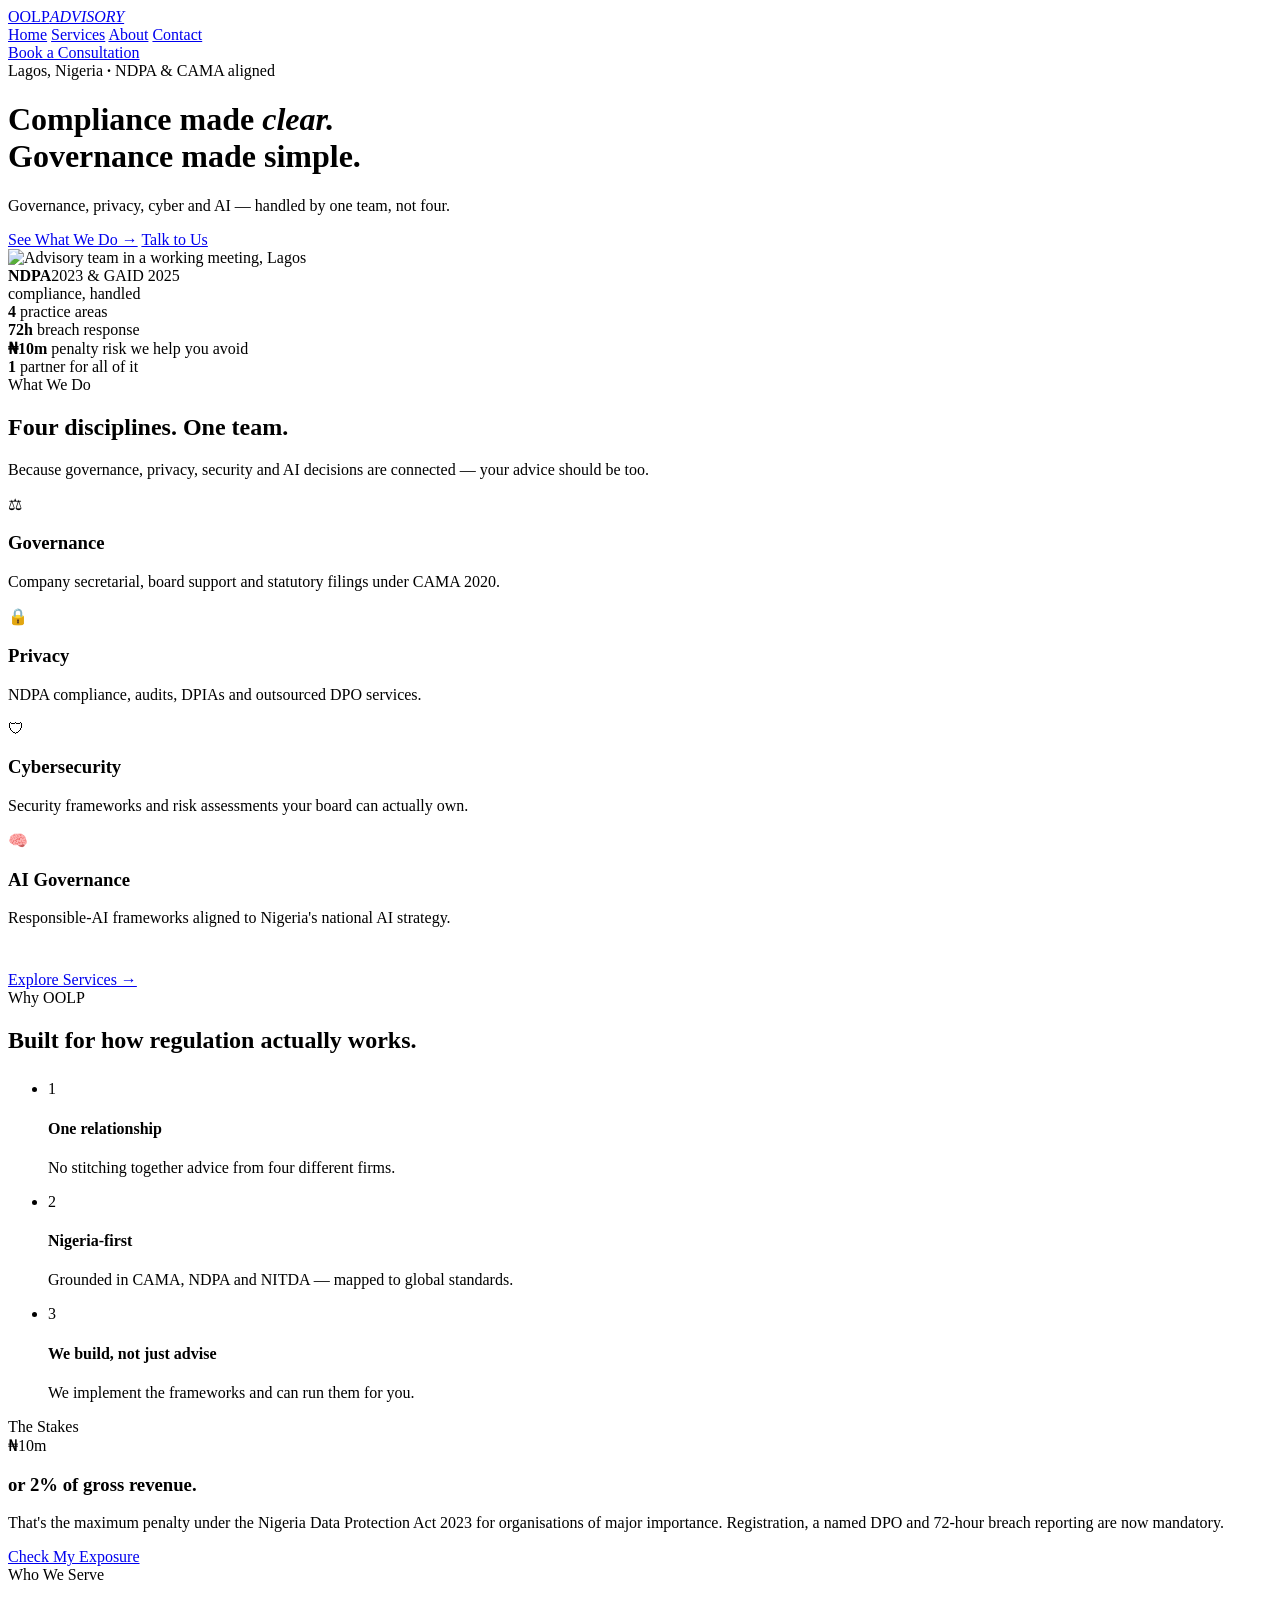
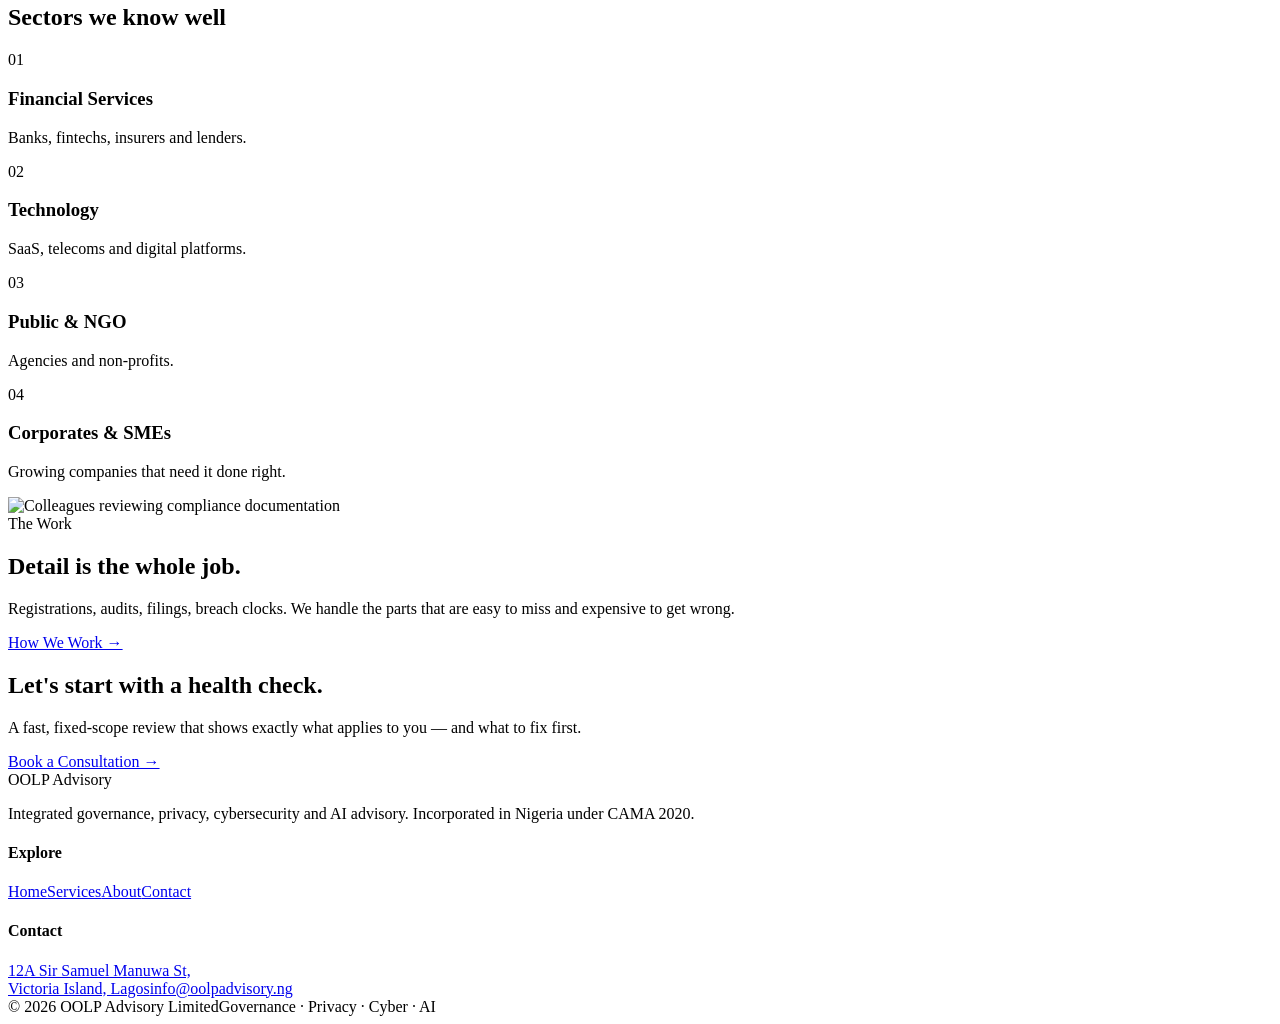
==== index.html @ 5e3dcf97 "Add files via upload" ====
<!DOCTYPE html>
<html lang="en">
<head>
<meta charset="UTF-8">
<meta name="viewport" content="width=device-width,initial-scale=1">
<title>OOLP Advisory — Governance, Privacy, Cyber & AI</title>
<meta name="description" content="Integrated governance, data protection, cybersecurity and AI advisory. Lagos, Nigeria.">
<link rel="icon" href="assets/favicon.png">
<link rel="stylesheet" href="styles.css">
</head>
<body>

<header>
  <div class="wrap nav">
    <a class="logo" href="index.html"><img src="assets/mark.svg" alt=""><span>OOLP<i>ADVISORY</i></span></a>
    <nav class="links">
      <a href="index.html" class="on">Home</a>
      <a href="services.html">Services</a>
      <a href="about.html">About</a>
      <a href="contact.html">Contact</a>
    </nav>
    <a href="contact.html" class="btn em">Book a Consultation</a>
  </div>
</header>

<!-- HERO -->
<div class="hero">
  <div class="wrap">
    <div>
      <span class="tag">Lagos, Nigeria <b>·</b> NDPA &amp; CAMA aligned</span>
      <h1>Compliance made <em>clear.</em><br>Governance made simple.</h1>
      <p>Governance, privacy, cyber and AI — handled by one team, not four.</p>
      <div class="cta">
        <a href="services.html" class="btn em">See What We Do &rarr;</a>
        <a href="contact.html" class="btn out">Talk to Us</a>
      </div>
    </div>
    <div style="position:relative">
      <span class="spin-accent"></span>
      <div class="shot tall">
        <img src="https://images.pexels.com/photos/30688593/pexels-photo-30688593/free-photo-of-casual-office-meeting-in-lagos-nigeria.jpeg?auto=compress&amp;cs=tinysrgb&amp;w=1100"
             alt="Advisory team in a working meeting, Lagos" loading="eager">
        <div class="badge"><span class="dot"></span><div><b>NDPA</b><span>2023 &amp; GAID 2025<br>compliance, handled</span></div></div>
      </div>
    </div>
  </div>
</div>

<!-- STRIP -->
<div class="strip">
  <div class="wrap">
    <div><b>4</b> practice areas</div>
    <div><b>72h</b> breach response</div>
    <div><b>₦10m</b> penalty risk we help you avoid</div>
    <div><b>1</b> partner for all of it</div>
  </div>
</div>

<!-- SERVICES -->
<section>
  <div class="wrap">
    <div class="head mid rv">
      <span class="eyebrow">What We Do</span>
      <h2>Four disciplines. One team.</h2>
      <p class="sub">Because governance, privacy, security and AI decisions are connected — your advice should be too.</p>
    </div>
    <div class="grid g4">
      <div class="card rv"><div class="ic">&#9878;</div><h3>Governance</h3><p>Company secretarial, board support and statutory filings under CAMA 2020.</p></div>
      <div class="card rv"><div class="ic gold">&#128274;</div><h3>Privacy</h3><p>NDPA compliance, audits, DPIAs and outsourced DPO services.</p></div>
      <div class="card rv"><div class="ic">&#128737;</div><h3>Cybersecurity</h3><p>Security frameworks and risk assessments your board can actually own.</p></div>
      <div class="card rv"><div class="ic gold">&#129504;</div><h3>AI Governance</h3><p>Responsible-AI frameworks aligned to Nigeria's national AI strategy.</p></div>
    </div>
    <div class="mid" style="margin-top:44px"><a href="services.html" class="btn dark-out">Explore Services &rarr;</a></div>
  </div>
</section>

<!-- WHY -->
<section class="mist">
  <div class="wrap split">
    <div class="rv">
      <span class="eyebrow">Why OOLP</span>
      <h2>Built for how regulation actually works.</h2>
      <ul class="stack" style="margin-top:26px">
        <li><span class="n">1</span><div><h4>One relationship</h4><p>No stitching together advice from four different firms.</p></div></li>
        <li><span class="n">2</span><div><h4>Nigeria-first</h4><p>Grounded in CAMA, NDPA and NITDA — mapped to global standards.</p></div></li>
        <li><span class="n">3</span><div><h4>We build, not just advise</h4><p>We implement the frameworks and can run them for you.</p></div></li>
      </ul>
    </div>
    <div class="panel rv">
      <span class="eyebrow" style="color:var(--em-l)">The Stakes</span>
      <div class="big">₦10m</div>
      <h3>or 2% of gross revenue.</h3>
      <p>That's the maximum penalty under the Nigeria Data Protection Act 2023 for organisations of major importance. Registration, a named DPO and 72-hour breach reporting are now mandatory.</p>
      <a href="contact.html" class="btn em" style="margin-top:26px">Check My Exposure</a>
    </div>
  </div>
</section>

<!-- SECTORS -->
<section>
  <div class="wrap">
    <div class="head mid rv">
      <span class="eyebrow">Who We Serve</span>
      <h2>Sectors we know well</h2>
    </div>
    <div class="grid g4">
      <div class="card rv"><div class="num">01</div><h3>Financial Services</h3><p>Banks, fintechs, insurers and lenders.</p></div>
      <div class="card rv"><div class="num">02</div><h3>Technology</h3><p>SaaS, telecoms and digital platforms.</p></div>
      <div class="card rv"><div class="num">03</div><h3>Public &amp; NGO</h3><p>Agencies and non-profits.</p></div>
      <div class="card rv"><div class="num">04</div><h3>Corporates &amp; SMEs</h3><p>Growing companies that need it done right.</p></div>
    </div>
  </div>
</section>

<!-- PHOTO SPLIT -->
<section class="mist">
  <div class="wrap split">
    <div class="shot wide rv">
      <img src="https://images.pexels.com/photos/37568245/pexels-photo-37568245/free-photo-of-office-women-reviewing-documents-at-desk.jpeg?auto=compress&amp;cs=tinysrgb&amp;w=1100"
           alt="Colleagues reviewing compliance documentation" loading="lazy">
    </div>
    <div class="rv">
      <span class="eyebrow">The Work</span>
      <h2>Detail is the whole job.</h2>
      <p class="sub" style="margin-top:14px">Registrations, audits, filings, breach clocks. We handle the parts that are easy to miss and expensive to get wrong.</p>
      <a href="services.html" class="btn dark-out" style="margin-top:26px">How We Work &rarr;</a>
    </div>
  </div>
</section>

<div class="cta-band">
  <h2>Let's start with a health check.</h2>
  <p>A fast, fixed-scope review that shows exactly what applies to you — and what to fix first.</p>
  <a href="contact.html" class="btn em">Book a Consultation &rarr;</a>
</div>

<footer>
  <div class="wrap">
    <div class="cols">
      <div>
        <div class="flogo"><img src="assets/mark-light.svg" alt="">OOLP Advisory</div>
        <p>Integrated governance, privacy, cybersecurity and AI advisory. Incorporated in Nigeria under CAMA 2020.</p>
      </div>
      <div><h4>Explore</h4><a href="index.html">Home</a><a href="services.html">Services</a><a href="about.html">About</a><a href="contact.html">Contact</a></div>
      <div><h4>Contact</h4><a href="#">12A Sir Samuel Manuwa St,<br>Victoria Island, Lagos</a><a href="mailto:info@oolpadvisory.ng">info@oolpadvisory.ng</a></div>
    </div>
    <div class="fbot"><span>&copy; 2026 OOLP Advisory Limited</span><span>Governance · Privacy · Cyber · AI</span></div>
  </div>
</footer>

<script>
const io=new IntersectionObserver(e=>e.forEach(x=>x.isIntersecting&&x.target.classList.add('in')),{threshold:.12});
document.querySelectorAll('.rv').forEach((el,i)=>{el.style.transitionDelay=(i%4*70)+'ms';io.observe(el)});
</script>
</body>
</html>
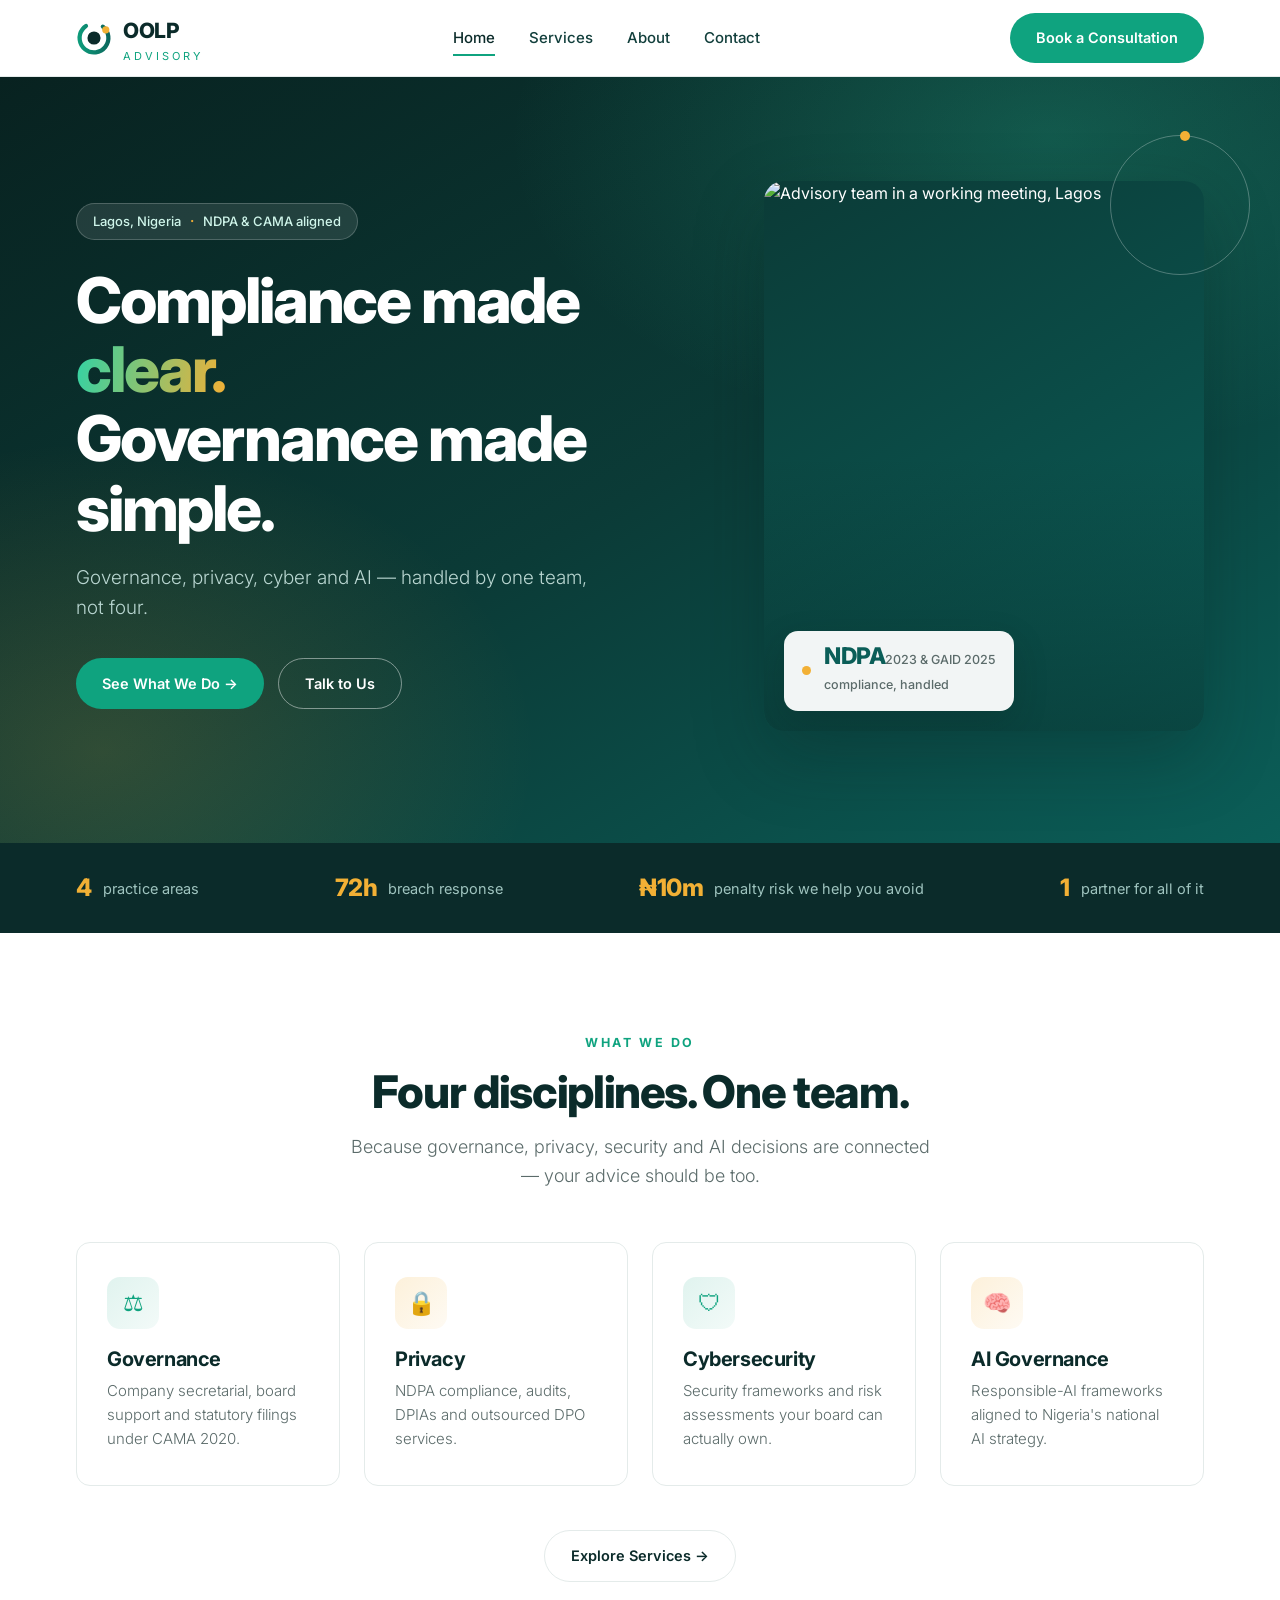
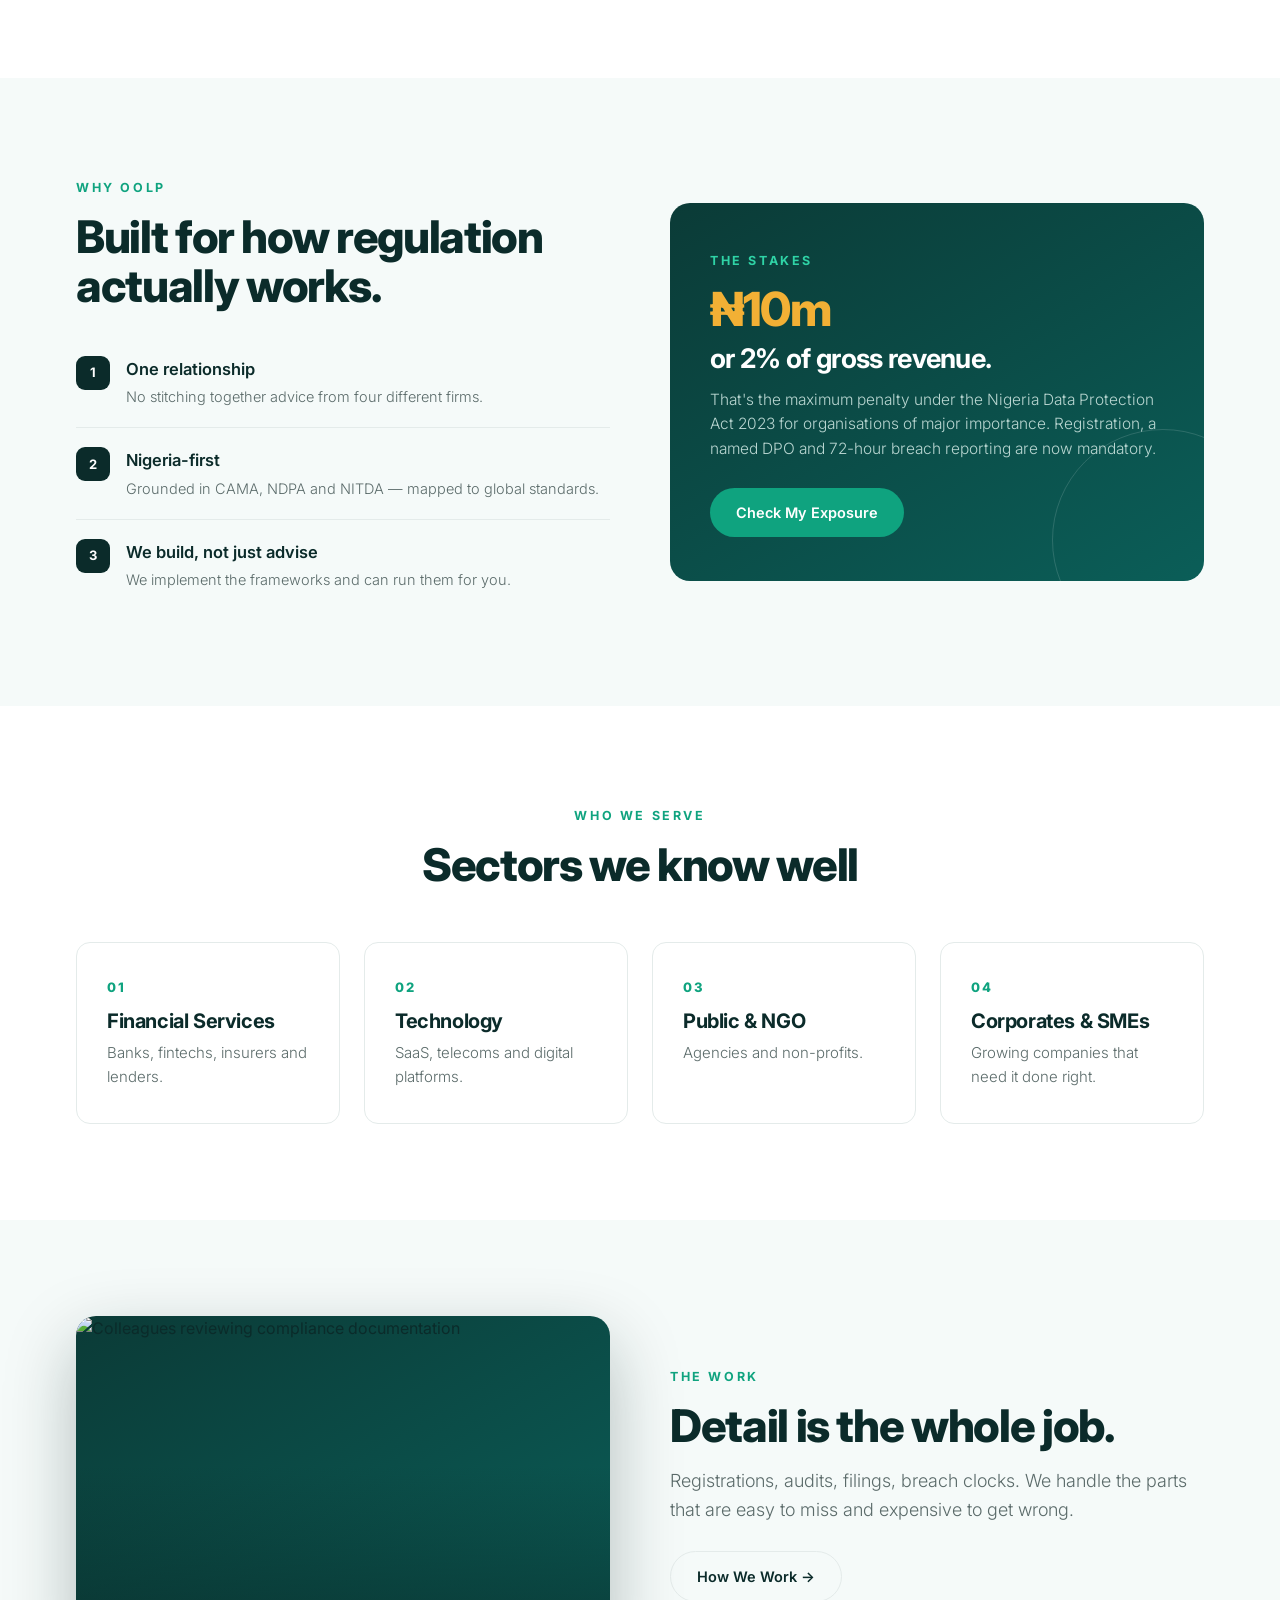
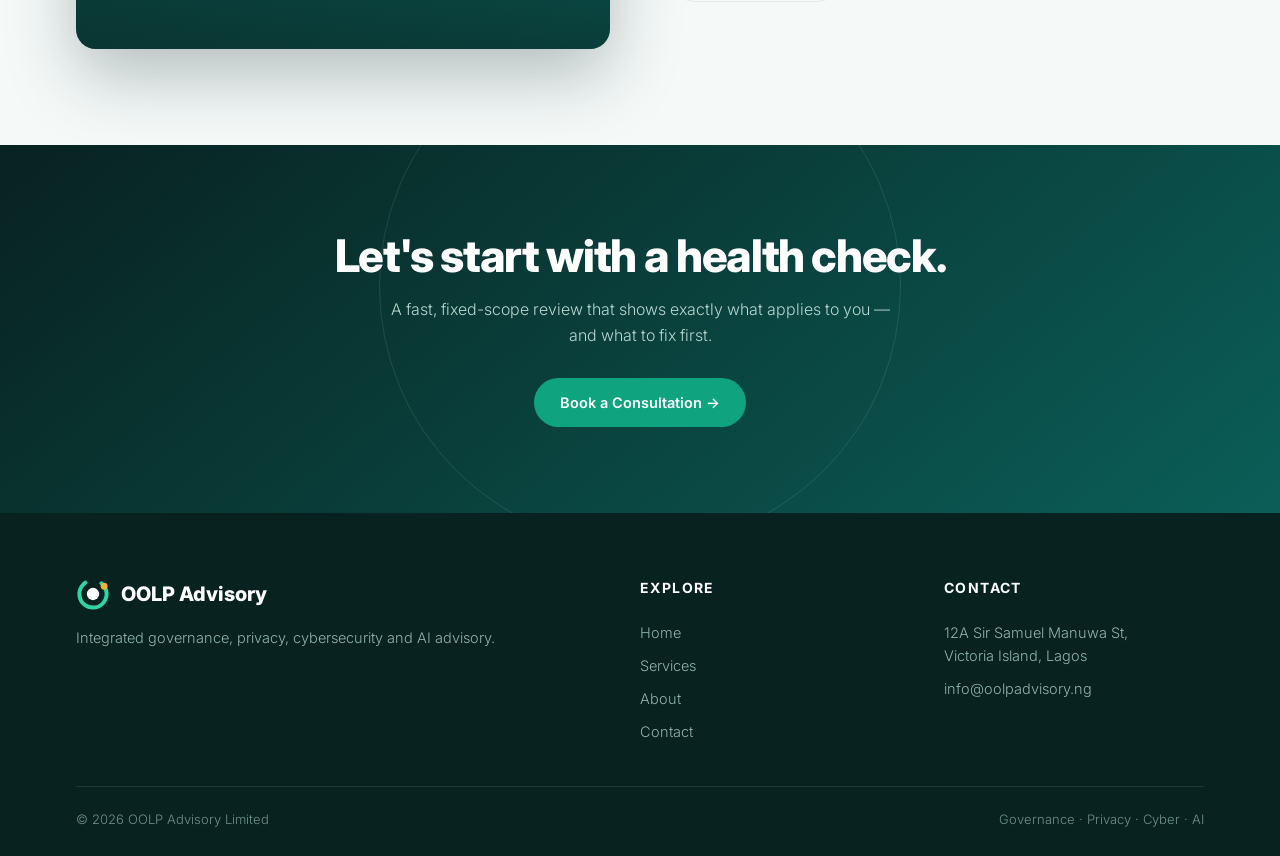
==== commit b400b132: "Update index.html" ====
--- a/index.html
+++ b/index.html
@@ -139,7 +139,7 @@
     <div class="cols">
       <div>
         <div class="flogo"><img src="assets/mark-light.svg" alt="">OOLP Advisory</div>
-        <p>Integrated governance, privacy, cybersecurity and AI advisory. Incorporated in Nigeria under CAMA 2020.</p>
+        <p>Integrated governance, privacy, cybersecurity and AI advisory.</p>
       </div>
       <div><h4>Explore</h4><a href="index.html">Home</a><a href="services.html">Services</a><a href="about.html">About</a><a href="contact.html">Contact</a></div>
       <div><h4>Contact</h4><a href="#">12A Sir Samuel Manuwa St,<br>Victoria Island, Lagos</a><a href="mailto:info@oolpadvisory.ng">info@oolpadvisory.ng</a></div>
--- a/styles.css
+++ b/styles.css
@@ -0,0 +1,186 @@
+@import url('https://fonts.googleapis.com/css2?family=Inter:wght@300;400;500;600;700;800&display=swap');
+
+:root{
+  --ink:#0B2B2A; --ink-2:#123F3C; --em:#0FA37F; --em-d:#0B5E58; --em-l:#2FD3A6;
+  --gold:#F2B035; --grey:#5B6B6A; --line:#E4EBEA; --mist:#F5FAF9; --white:#fff;
+  --r:14px; --shadow:0 18px 50px rgba(11,43,42,.10);
+  --font:'Inter',-apple-system,'Segoe UI',Helvetica,Arial,sans-serif;
+}
+*{box-sizing:border-box;margin:0;padding:0}
+html{scroll-behavior:smooth}
+body{font-family:var(--font);color:var(--ink);background:var(--white);line-height:1.6;-webkit-font-smoothing:antialiased}
+a{text-decoration:none;color:inherit}
+img,svg{max-width:100%;display:block}
+h1,h2,h3{line-height:1.1;letter-spacing:-.02em;font-weight:700}
+.wrap{max-width:1180px;margin:0 auto;padding:0 26px}
+
+/* ---------- NAV ---------- */
+header{position:sticky;top:0;z-index:80;background:rgba(255,255,255,.88);backdrop-filter:blur(14px);border-bottom:1px solid var(--line)}
+.nav{display:flex;align-items:center;justify-content:space-between;height:76px}
+.logo{display:flex;align-items:center;gap:11px;font-weight:800;font-size:21px;letter-spacing:-.02em}
+.logo img{height:36px;width:36px}
+.logo i{font-style:normal;font-weight:400;font-size:11px;letter-spacing:3px;color:var(--em);display:block;line-height:1;margin-top:3px}
+.links{display:flex;gap:34px;align-items:center;font-size:15px;font-weight:500}
+.links a{position:relative;padding:4px 0;color:var(--ink-2)}
+.links a:after{content:"";position:absolute;left:0;bottom:-2px;width:0;height:2px;background:var(--em);transition:.25s}
+.links a:hover:after,.links a.on:after{width:100%}
+.links a.on{color:var(--ink)}
+
+.btn{display:inline-flex;align-items:center;gap:9px;background:var(--ink);color:#fff;padding:13px 26px;border-radius:100px;font-size:14.5px;font-weight:600;transition:.25s;border:0;cursor:pointer;font-family:var(--font)}
+.btn:hover{background:var(--em);transform:translateY(-2px);box-shadow:0 12px 26px rgba(15,163,127,.32)}
+.btn.em{background:var(--em)}
+.btn.em:hover{background:var(--ink)}
+.btn.out{background:transparent;color:#fff;border:1.5px solid rgba(255,255,255,.45)}
+.btn.out:hover{background:#fff;color:var(--ink);border-color:#fff;box-shadow:none}
+.btn.dark-out{background:transparent;color:var(--ink);border:1.5px solid var(--line)}
+.btn.dark-out:hover{background:var(--ink);color:#fff;border-color:var(--ink)}
+.burger{display:none;background:none;border:0;font-size:26px;color:var(--ink);cursor:pointer}
+
+/* ---------- HERO ---------- */
+.hero{position:relative;overflow:hidden;background:
+   radial-gradient(900px 520px at 82% 8%, rgba(47,211,166,.22), transparent 60%),
+   radial-gradient(700px 500px at 8% 88%, rgba(242,176,53,.16), transparent 62%),
+   linear-gradient(150deg,#082220 0%,#0B3B37 52%,#0B5E58 100%);
+  color:#fff}
+.hero .wrap{position:relative;z-index:2;padding:104px 26px 112px;display:grid;grid-template-columns:1.15fr .85fr;gap:50px;align-items:center}
+.tag{display:inline-flex;align-items:center;gap:9px;background:rgba(255,255,255,.1);border:1px solid rgba(255,255,255,.2);padding:7px 16px;border-radius:100px;font-size:13px;font-weight:500;color:#CFF5EA;margin-bottom:26px}
+.tag b{color:var(--gold);font-weight:700}
+.hero h1{font-size:clamp(38px,5.1vw,63px);font-weight:800;letter-spacing:-.035em;margin-bottom:20px}
+.hero h1 em{font-style:normal;background:linear-gradient(100deg,var(--em-l),var(--gold));-webkit-background-clip:text;background-clip:text;color:transparent}
+.hero p{font-size:19px;color:#B9D6D1;max-width:520px;margin-bottom:34px;font-weight:300}
+.hero .cta{display:flex;gap:14px;flex-wrap:wrap}
+.orbit{position:relative;display:flex;align-items:center;justify-content:center;min-height:330px}
+.orbit .ring{position:absolute;border:1px solid rgba(255,255,255,.14);border-radius:50%}
+.r1{width:300px;height:300px;animation:spin 26s linear infinite}
+.r2{width:400px;height:400px;animation:spin 40s linear infinite reverse}
+.r3{width:210px;height:210px}
+.orbit .ring:before{content:"";position:absolute;top:-5px;left:50%;width:10px;height:10px;border-radius:50%;background:var(--em-l)}
+.r2:before{background:var(--gold)}
+.orbit img{width:132px;height:132px;filter:drop-shadow(0 14px 34px rgba(0,0,0,.35))}
+@keyframes spin{to{transform:rotate(360deg)}}
+
+/* ---------- STRIP ---------- */
+.strip{background:var(--ink);color:#fff;padding:26px 0}
+.strip .wrap{display:flex;justify-content:space-between;gap:24px;flex-wrap:wrap;align-items:center}
+.strip div{display:flex;align-items:center;gap:11px;font-size:14.5px;color:#9FC4BF;font-weight:400}
+.strip b{color:var(--gold);font-size:24px;font-weight:800;letter-spacing:-.02em}
+
+/* ---------- SECTIONS ---------- */
+section{padding:96px 0}
+.mist{background:var(--mist)}
+.eyebrow{display:inline-block;font-size:12.5px;font-weight:700;letter-spacing:2.6px;text-transform:uppercase;color:var(--em);margin-bottom:14px}
+h2{font-size:clamp(30px,3.7vw,45px);font-weight:800;letter-spacing:-.03em;margin-bottom:16px}
+.sub{font-size:18px;color:var(--grey);max-width:600px;font-weight:300}
+.mid{text-align:center}
+.mid .sub{margin-left:auto;margin-right:auto}
+.head{margin-bottom:52px}
+
+/* ---------- CARDS ---------- */
+.grid{display:grid;gap:24px}
+.g2{grid-template-columns:repeat(2,1fr)}
+.g3{grid-template-columns:repeat(3,1fr)}
+.g4{grid-template-columns:repeat(4,1fr)}
+.card{background:#fff;border:1px solid var(--line);border-radius:var(--r);padding:34px 30px;transition:.3s;position:relative;overflow:hidden}
+.card:hover{transform:translateY(-6px);box-shadow:var(--shadow);border-color:transparent}
+.card:before{content:"";position:absolute;inset:0 0 auto 0;height:3px;background:linear-gradient(90deg,var(--em),var(--gold));opacity:0;transition:.3s}
+.card:hover:before{opacity:1}
+.card h3{font-size:20px;margin-bottom:9px;letter-spacing:-.02em}
+.card p{color:var(--grey);font-size:15px;font-weight:300}
+.ic{width:52px;height:52px;border-radius:13px;display:flex;align-items:center;justify-content:center;font-size:23px;margin-bottom:19px;background:linear-gradient(135deg,rgba(15,163,127,.13),rgba(15,163,127,.05));color:var(--em)}
+.ic.gold{background:linear-gradient(135deg,rgba(242,176,53,.18),rgba(242,176,53,.06));color:#C98A12}
+.num{font-size:13px;font-weight:800;color:var(--em);letter-spacing:2px;margin-bottom:12px}
+
+/* chips */
+.chips{display:flex;flex-wrap:wrap;gap:9px;margin-top:18px}
+.chip{background:var(--mist);border:1px solid var(--line);color:var(--ink-2);padding:7px 14px;border-radius:100px;font-size:13.5px;font-weight:500}
+
+/* split feature */
+.split{display:grid;grid-template-columns:1fr 1fr;gap:60px;align-items:center}
+.stack li{list-style:none;display:flex;gap:16px;padding:19px 0;border-bottom:1px solid var(--line)}
+.stack li:last-child{border:0}
+.stack .n{width:34px;height:34px;flex:0 0 34px;border-radius:9px;background:var(--ink);color:#fff;display:flex;align-items:center;justify-content:center;font-size:13px;font-weight:700}
+.stack h4{font-size:16.5px;margin-bottom:3px;font-weight:600}
+.stack p{color:var(--grey);font-size:14.5px;font-weight:300}
+.panel{background:linear-gradient(150deg,#0B3B37,#0B5E58);color:#fff;border-radius:20px;padding:44px 40px;position:relative;overflow:hidden}
+.panel:after{content:"";position:absolute;right:-70px;bottom:-70px;width:220px;height:220px;border:1px solid rgba(255,255,255,.14);border-radius:50%}
+.panel h3{font-size:27px;margin:12px 0 14px;letter-spacing:-.025em}
+.panel p{color:#B9D6D1;font-size:15.5px;font-weight:300;position:relative;z-index:2}
+.panel .big{font-size:47px;font-weight:800;color:var(--gold);letter-spacing:-.03em;line-height:1;margin-bottom:6px}
+
+/* CTA */
+.cta-band{background:linear-gradient(140deg,#082220,#0B5E58);color:#fff;text-align:center;padding:86px 26px;position:relative;overflow:hidden}
+.cta-band:before{content:"";position:absolute;top:-120px;left:50%;transform:translateX(-50%);width:520px;height:520px;border:1px solid rgba(255,255,255,.1);border-radius:50%}
+.cta-band h2{position:relative;z-index:2}
+.cta-band p{color:#B9D6D1;max-width:520px;margin:14px auto 30px;font-weight:300;position:relative;z-index:2}
+.cta-band .btn{position:relative;z-index:2}
+
+/* page hero */
+.phero{background:linear-gradient(150deg,#082220,#0B5E58);color:#fff;padding:74px 0 66px;position:relative;overflow:hidden}
+.phero:after{content:"";position:absolute;right:-90px;top:-90px;width:340px;height:340px;border:1px solid rgba(255,255,255,.13);border-radius:50%}
+.phero h1{font-size:clamp(33px,4.4vw,52px);font-weight:800;letter-spacing:-.03em;margin-bottom:12px}
+.phero p{color:#B9D6D1;font-size:18px;max-width:560px;font-weight:300}
+.crumb{font-size:12.5px;letter-spacing:2.4px;text-transform:uppercase;color:var(--em-l);margin-bottom:15px;font-weight:600}
+
+/* team */
+.who{text-align:center}
+.who .av{width:104px;height:104px;border-radius:50%;margin:0 auto 16px;background:linear-gradient(140deg,var(--em),var(--em-d));color:#fff;display:flex;align-items:center;justify-content:center;font-size:31px;font-weight:700;letter-spacing:-.02em;overflow:hidden;box-shadow:0 8px 22px rgba(11,43,42,.14);border:3px solid #fff}
+.who .av img{width:100%;height:100%;object-fit:cover;object-position:center top}
+.who .role{color:var(--em);font-size:12.5px;font-weight:700;letter-spacing:1.6px;text-transform:uppercase;margin:6px 0 10px}
+
+/* form */
+.field{margin-bottom:17px}
+.field label{display:block;font-size:13px;font-weight:600;color:var(--ink-2);margin-bottom:7px}
+.field input,.field textarea,.field select{width:100%;padding:14px 16px;border:1.5px solid var(--line);border-radius:11px;font-family:var(--font);font-size:15px;background:#fff;transition:.2s;color:var(--ink)}
+.field input:focus,.field textarea:focus,.field select:focus{outline:none;border-color:var(--em);box-shadow:0 0 0 4px rgba(15,163,127,.1)}
+.info li{list-style:none;display:flex;gap:15px;padding:17px 0;border-bottom:1px solid var(--line)}
+.info li:last-child{border:0}
+.info .ic{width:42px;height:42px;flex:0 0 42px;font-size:18px;margin:0;border-radius:11px}
+.info small{display:block;font-size:11.5px;letter-spacing:1.5px;text-transform:uppercase;color:var(--grey);font-weight:600;margin-bottom:2px}
+
+/* footer */
+footer{background:#082220;color:#8FB3AE;padding:64px 0 26px;font-size:14.5px;font-weight:300}
+footer .cols{display:grid;grid-template-columns:2fr 1fr 1fr;gap:44px;margin-bottom:38px}
+footer h4{color:#fff;font-size:14px;font-weight:700;letter-spacing:1.4px;text-transform:uppercase;margin-bottom:16px}
+footer a{display:block;padding:5px 0;transition:.2s}
+footer a:hover{color:var(--em-l)}
+footer .flogo{display:flex;align-items:center;gap:11px;margin-bottom:15px;color:#fff;font-weight:800;font-size:20px}
+footer .flogo img{height:34px;width:34px}
+.fbot{border-top:1px solid rgba(255,255,255,.1);padding-top:22px;display:flex;justify-content:space-between;flex-wrap:wrap;gap:10px;font-size:13px;color:#6D918C}
+
+/* reveal */
+.rv{opacity:0;transform:translateY(24px);transition:.7s cubic-bezier(.2,.7,.3,1)}
+.rv.in{opacity:1;transform:none}
+
+/* ---------- PHOTOGRAPHY ---------- */
+.shot{position:relative;border-radius:20px;overflow:hidden;background:linear-gradient(150deg,#0B3B37,#0B5E58);box-shadow:0 26px 70px rgba(8,34,32,.28)}
+.shot img{width:100%;height:100%;object-fit:cover;display:block;transition:transform .8s cubic-bezier(.2,.7,.3,1)}
+.shot:hover img{transform:scale(1.045)}
+.shot.tall img{aspect-ratio:4/5}
+.shot.wide img{aspect-ratio:16/10}
+.shot:after{content:"";position:absolute;inset:0;background:linear-gradient(180deg,rgba(8,34,32,0) 45%,rgba(8,34,32,.55));pointer-events:none}
+/* floating badge on a photo */
+.badge{position:absolute;left:20px;bottom:20px;z-index:3;background:rgba(255,255,255,.95);backdrop-filter:blur(8px);border-radius:14px;padding:14px 18px;display:flex;align-items:center;gap:13px;box-shadow:0 12px 34px rgba(8,34,32,.2)}
+.badge b{font-size:23px;font-weight:800;color:var(--em-d);letter-spacing:-.02em;line-height:1}
+.badge span{font-size:12.5px;color:var(--grey);font-weight:500;line-height:1.3}
+.badge .dot{width:9px;height:9px;border-radius:50%;background:var(--gold);flex:0 0 9px}
+/* hero photo frame */
+.hero .shot{max-width:440px;margin-left:auto}
+.hero .shot:after{background:linear-gradient(180deg,rgba(8,34,32,0) 50%,rgba(8,34,32,.4))}
+.spin-accent{position:absolute;right:-46px;top:-46px;width:140px;height:140px;border:1px solid rgba(255,255,255,.28);border-radius:50%;z-index:2;animation:spin 24s linear infinite}
+.spin-accent:before{content:"";position:absolute;top:-5px;left:50%;width:10px;height:10px;border-radius:50%;background:var(--gold)}
+/* photo band with overlay text */
+.band-photo{position:relative;overflow:hidden;background:#082220}
+.band-photo img{position:absolute;inset:0;width:100%;height:100%;object-fit:cover;opacity:.28}
+.band-photo .wrap{position:relative;z-index:2}
+
+@media(max-width:900px){
+  .hero .shot{max-width:100%;margin:30px 0 0}
+  .links{display:none}.burger{display:block}
+  .hero .wrap{grid-template-columns:1fr;padding:66px 26px 74px}
+  .orbit{display:none}
+  .g2,.g3,.g4,.split,footer .cols{grid-template-columns:1fr}
+  section{padding:66px 0}
+  .split{gap:34px}
+  .strip .wrap{justify-content:flex-start;gap:18px}
+  .strip div{flex:1 1 42%}
+}
